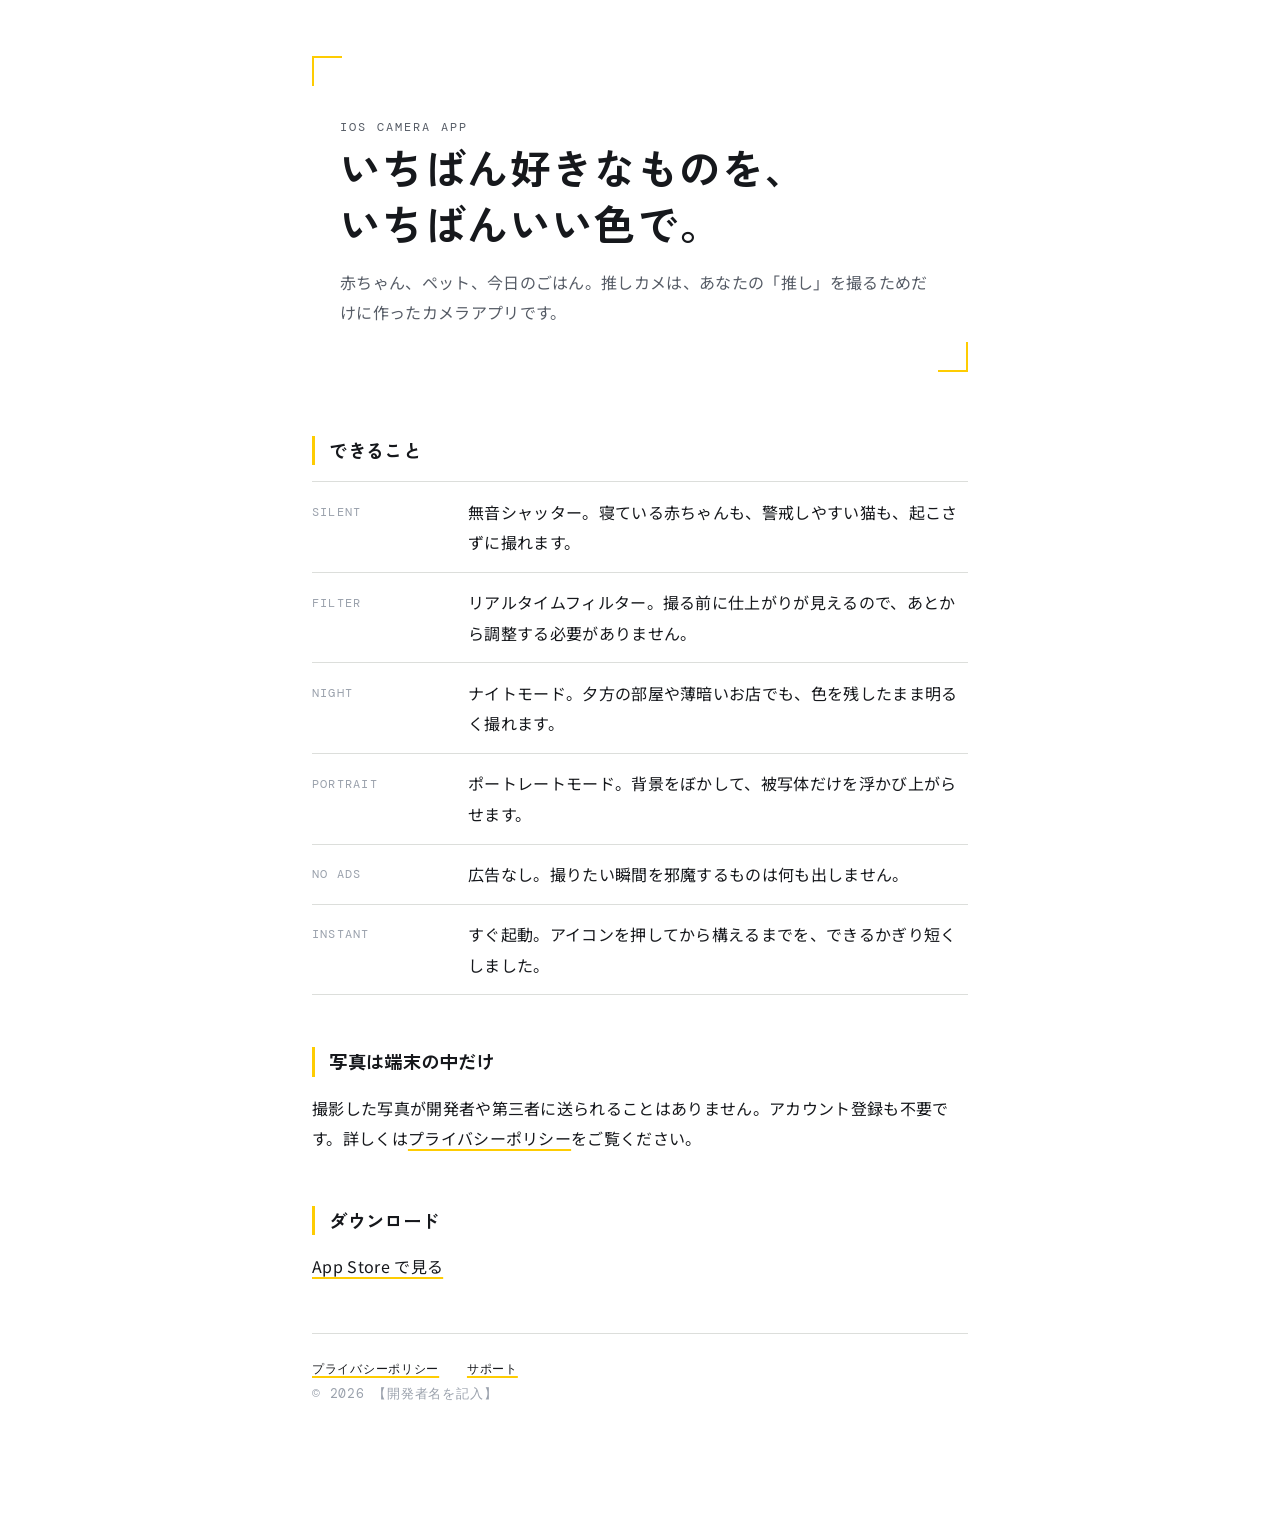
==== index.html @ d27e3116 "initial commit" ====
<!DOCTYPE html>
<html lang="ja">
<head>
<meta charset="utf-8">
<meta name="viewport" content="width=device-width, initial-scale=1">
<title>推しカメ｜いちばん好きなものを、いちばんいい色で。</title>
<meta name="description" content="赤ちゃん・ペット・料理のための iPhone カメラアプリ。無音シャッター、リアルタイムフィルター、ナイトモード、ポートレートモード。広告なし、起動はすぐ。">
<link rel="stylesheet" href="style.css">
</head>
<body>
<div class="wrap">

  <header class="finder">
    <p class="eyebrow">iOS Camera App</p>
    <h1>いちばん好きなものを、<br>いちばんいい色で。</h1>
    <p>赤ちゃん、ペット、今日のごはん。推しカメは、あなたの「推し」を撮るためだけに作ったカメラアプリです。</p>
  </header>

  <section>
    <h2>できること</h2>
    <ul class="specs">
      <li><span class="label">Silent</span><span>無音シャッター。寝ている赤ちゃんも、警戒しやすい猫も、起こさずに撮れます。</span></li>
      <li><span class="label">Filter</span><span>リアルタイムフィルター。撮る前に仕上がりが見えるので、あとから調整する必要がありません。</span></li>
      <li><span class="label">Night</span><span>ナイトモード。夕方の部屋や薄暗いお店でも、色を残したまま明るく撮れます。</span></li>
      <li><span class="label">Portrait</span><span>ポートレートモード。背景をぼかして、被写体だけを浮かび上がらせます。</span></li>
      <li><span class="label">No Ads</span><span>広告なし。撮りたい瞬間を邪魔するものは何も出しません。</span></li>
      <li><span class="label">Instant</span><span>すぐ起動。アイコンを押してから構えるまでを、できるかぎり短くしました。</span></li>
    </ul>
  </section>

  <section>
    <h2>写真は端末の中だけ</h2>
    <p>撮影した写真が開発者や第三者に送られることはありません。アカウント登録も不要です。詳しくは<a href="privacy.html">プライバシーポリシー</a>をご覧ください。</p>
  </section>

  <section>
    <h2>ダウンロード</h2>
    <p><a href="【App Store の URL を記入】">App Store で見る</a></p>
  </section>

  <footer>
    <a href="privacy.html">プライバシーポリシー</a>
    <a href="support.html">サポート</a>
    <p class="meta"><span>© 2026 【開発者名を記入】</span></p>
  </footer>

</div>
</body>
</html>
---- style.css ----
@import url('https://fonts.googleapis.com/css2?family=Zen+Kaku+Gothic+New:wght@400;500;700&family=Noto+Sans+JP:wght@400;500;700&family=DM+Mono:wght@400;500&display=swap');

:root {
  --ink: #16181C;
  --ink-soft: #565C66;
  --ink-faint: #9AA1AC;
  --paper: #FFFFFF;
  --panel: #F1F2F0;
  --rule: #DCDEDB;
  --brand: #FECC02;
  --focus: #1C6BD9;
  --display: "Zen Kaku Gothic New", "Hiragino Kaku Gothic ProN", "Yu Gothic", sans-serif;
  --body: "Noto Sans JP", "Hiragino Kaku Gothic ProN", "Yu Gothic", sans-serif;
  --mono: "DM Mono", "SFMono-Regular", Consolas, monospace;
}

* { box-sizing: border-box; }

html { -webkit-text-size-adjust: 100%; }

body {
  margin: 0;
  background: var(--paper);
  color: var(--ink);
  font-family: var(--body);
  font-size: 16px;
  line-height: 1.9;
  letter-spacing: 0.02em;
}

.wrap {
  max-width: 44rem;
  margin: 0 auto;
  padding: 0 1.5rem 6rem;
}

/* ---- Viewfinder header ---------------------------------- */

.finder {
  position: relative;
  margin: 3.5rem 0 4rem;
  padding: 2.75rem 1.75rem;
}

.finder::before,
.finder::after {
  content: "";
  position: absolute;
  width: 1.75rem;
  height: 1.75rem;
  border: 2px solid var(--brand);
}

.finder::before { top: 0; left: 0; border-right: 0; border-bottom: 0; }
.finder::after { bottom: 0; right: 0; border-left: 0; border-top: 0; }

.eyebrow {
  font-family: var(--mono);
  font-size: 0.75rem;
  letter-spacing: 0.18em;
  text-transform: uppercase;
  color: var(--ink-faint);
  margin: 0 0 0.75rem;
}

.finder h1 {
  font-family: var(--display);
  font-weight: 700;
  font-size: clamp(1.85rem, 6vw, 2.6rem);
  line-height: 1.35;
  letter-spacing: 0.01em;
  margin: 0;
}

.finder p {
  margin: 1rem 0 0;
  color: var(--ink-soft);
}

/* ---- Sections ------------------------------------------- */

section { margin: 0 0 3.25rem; }

h2 {
  font-family: var(--display);
  font-size: 1.15rem;
  font-weight: 700;
  line-height: 1.6;
  margin: 0 0 1rem;
  padding-left: 0.9rem;
  border-left: 3px solid var(--brand);
}

h3 {
  font-family: var(--display);
  font-size: 1rem;
  font-weight: 500;
  margin: 2rem 0 0.5rem;
}

p { margin: 0 0 1rem; }

ul { margin: 0 0 1rem; padding-left: 1.2rem; }
li { margin-bottom: 0.4rem; }

a { color: var(--ink); text-decoration-color: var(--brand); text-underline-offset: 0.25em; text-decoration-thickness: 2px; }
a:hover { color: var(--ink-soft); }
a:focus-visible { outline: 3px solid var(--focus); outline-offset: 3px; border-radius: 2px; }

strong { font-weight: 700; }

/* ---- Panel / callout ------------------------------------ */

.panel {
  background: var(--panel);
  padding: 1.5rem 1.5rem 0.75rem;
  border-radius: 4px;
}

.meta {
  font-family: var(--mono);
  font-size: 0.8rem;
  color: var(--ink-faint);
  letter-spacing: 0.06em;
  line-height: 2;
}

.meta span { display: inline-block; margin-right: 1.5rem; }

/* ---- Feature list --------------------------------------- */

.specs { list-style: none; margin: 0; padding: 0; }

.specs li {
  display: grid;
  grid-template-columns: 8.5rem 1fr;
  gap: 0.5rem 1.25rem;
  padding: 0.9rem 0;
  border-top: 1px solid var(--rule);
  margin: 0;
}

.specs li:last-child { border-bottom: 1px solid var(--rule); }

.specs dt, .specs .label {
  font-family: var(--mono);
  font-size: 0.78rem;
  letter-spacing: 0.1em;
  text-transform: uppercase;
  color: var(--ink-faint);
  padding-top: 0.35em;
}

@media (max-width: 34rem) {
  .specs li { grid-template-columns: 1fr; gap: 0.15rem; }
}

/* ---- Nav / footer --------------------------------------- */

.nav {
  font-family: var(--mono);
  font-size: 0.8rem;
  letter-spacing: 0.08em;
  padding: 1.5rem 0 0;
}

.nav a { margin-right: 1.5rem; }

footer {
  border-top: 1px solid var(--rule);
  padding-top: 1.5rem;
  font-family: var(--mono);
  font-size: 0.75rem;
  color: var(--ink-faint);
  letter-spacing: 0.06em;
}

footer a { margin-right: 1.25rem; }
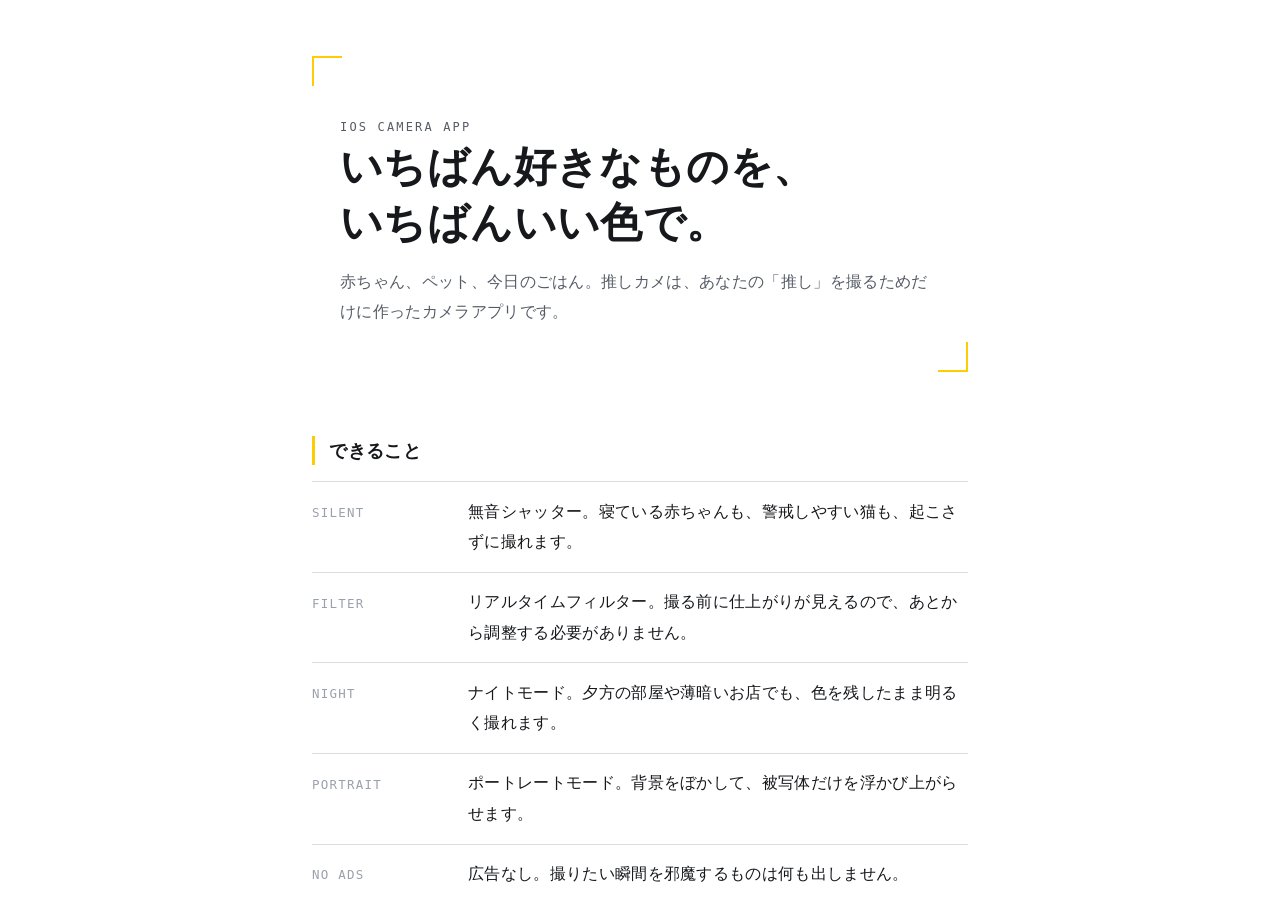
==== commit e17d14af: "推しカメのページを oshikamera/ 配下に移動 index.html・privacy.html・support.html・style.css を oshikamera/ に移し、 ページを h" ====
--- a/index.html
+++ b/index.html
@@ -2,48 +2,11 @@
 <html lang="ja">
 <head>
 <meta charset="utf-8">
-<meta name="viewport" content="width=device-width, initial-scale=1">
-<title>推しカメ｜いちばん好きなものを、いちばんいい色で。</title>
-<meta name="description" content="赤ちゃん・ペット・料理のための iPhone カメラアプリ。無音シャッター、リアルタイムフィルター、ナイトモード、ポートレートモード。広告なし、起動はすぐ。">
-<link rel="stylesheet" href="style.css">
+<meta http-equiv="refresh" content="0; url=oshikamera/">
+<link rel="canonical" href="oshikamera/">
+<title>推しカメ</title>
 </head>
 <body>
-<div class="wrap">
-
-  <header class="finder">
-    <p class="eyebrow">iOS Camera App</p>
-    <h1>いちばん好きなものを、<br>いちばんいい色で。</h1>
-    <p>赤ちゃん、ペット、今日のごはん。推しカメは、あなたの「推し」を撮るためだけに作ったカメラアプリです。</p>
-  </header>
-
-  <section>
-    <h2>できること</h2>
-    <ul class="specs">
-      <li><span class="label">Silent</span><span>無音シャッター。寝ている赤ちゃんも、警戒しやすい猫も、起こさずに撮れます。</span></li>
-      <li><span class="label">Filter</span><span>リアルタイムフィルター。撮る前に仕上がりが見えるので、あとから調整する必要がありません。</span></li>
-      <li><span class="label">Night</span><span>ナイトモード。夕方の部屋や薄暗いお店でも、色を残したまま明るく撮れます。</span></li>
-      <li><span class="label">Portrait</span><span>ポートレートモード。背景をぼかして、被写体だけを浮かび上がらせます。</span></li>
-      <li><span class="label">No Ads</span><span>広告なし。撮りたい瞬間を邪魔するものは何も出しません。</span></li>
-      <li><span class="label">Instant</span><span>すぐ起動。アイコンを押してから構えるまでを、できるかぎり短くしました。</span></li>
-    </ul>
-  </section>
-
-  <section>
-    <h2>写真は端末の中だけ</h2>
-    <p>撮影した写真が開発者や第三者に送られることはありません。アカウント登録も不要です。詳しくは<a href="privacy.html">プライバシーポリシー</a>をご覧ください。</p>
-  </section>
-
-  <section>
-    <h2>ダウンロード</h2>
-    <p><a href="【App Store の URL を記入】">App Store で見る</a></p>
-  </section>
-
-  <footer>
-    <a href="privacy.html">プライバシーポリシー</a>
-    <a href="support.html">サポート</a>
-    <p class="meta"><span>© 2026 【開発者名を記入】</span></p>
-  </footer>
-
-</div>
+<p><a href="oshikamera/">推しカメのページへ</a></p>
 </body>
 </html>
